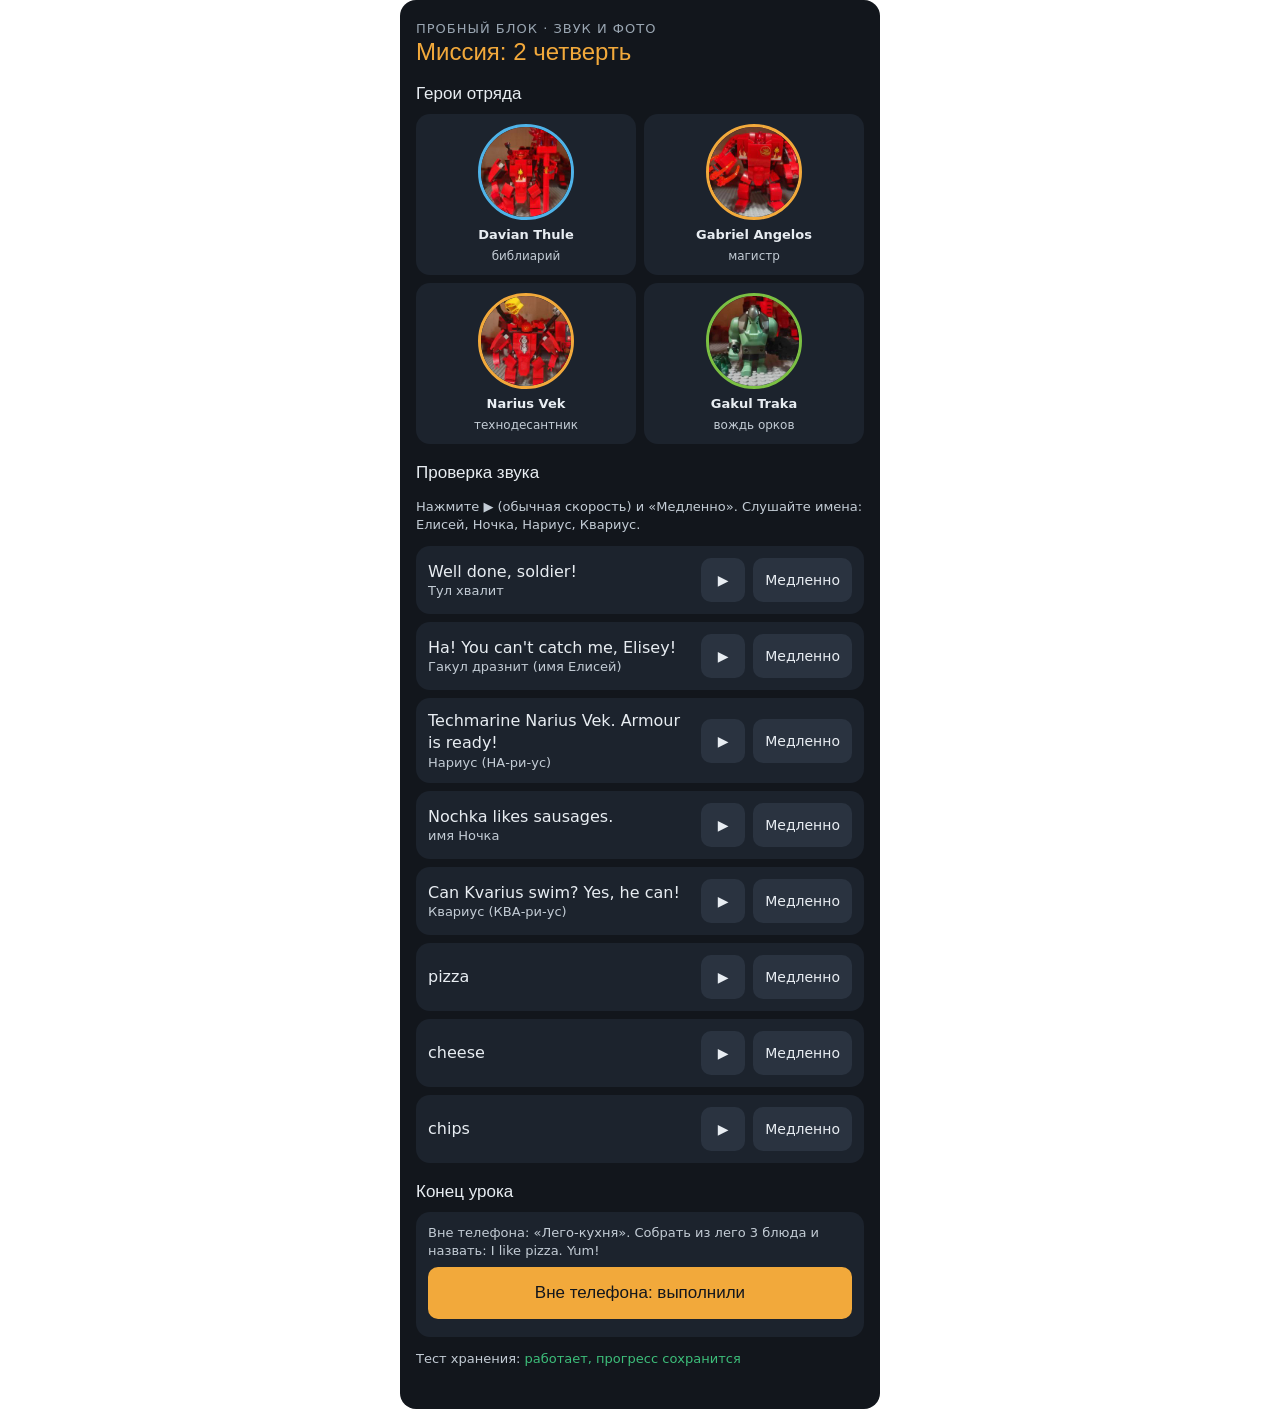
==== pilot/index.html @ cba58599 "Пробная страница: звук, фото героев, PIN, режим #mama Co-Authored-By: Claude Opus 5.5 <noreply@anthr" ====
<!doctype html><html lang="ru"><head><meta charset="utf-8"><meta name="viewport" content="width=device-width,initial-scale=1"><title>Миссия: 2 четверть (проба)</title></head><body style="margin:0;background:#fff"><div id="m2"></div><script src="pilot.js"></script></body></html>
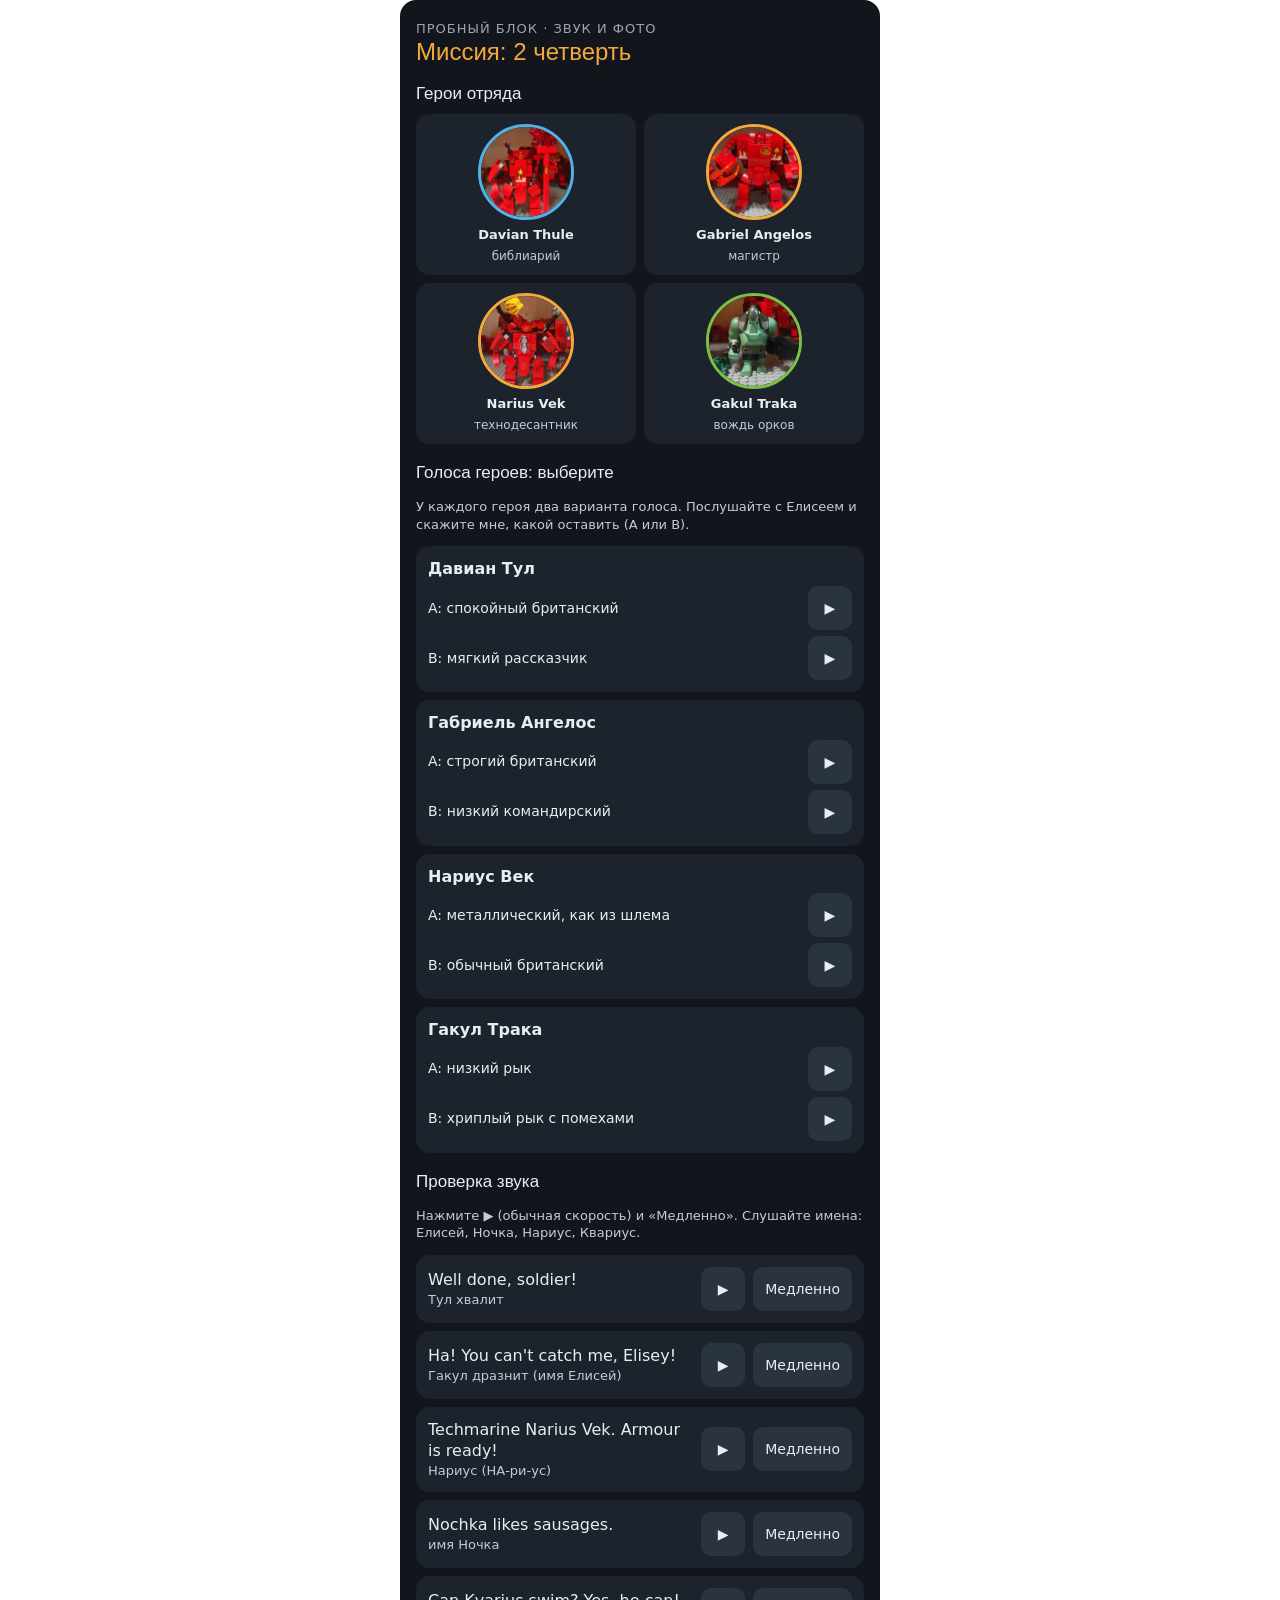
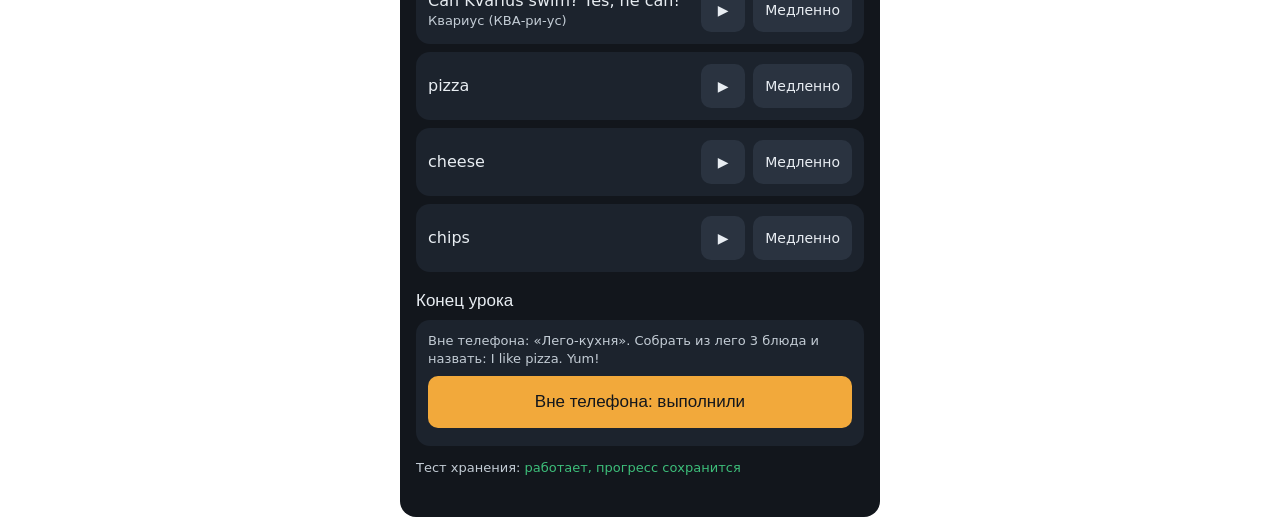
==== commit 04203d26: "Защита от устаревшей копии в кэше (pilot.js?v=3) Co-Authored-By: Claude Opus 5.5 <noreply@anthropic." ====
--- a/pilot/index.html
+++ b/pilot/index.html
@@ -1 +1 @@
-<!doctype html><html lang="ru"><head><meta charset="utf-8"><meta name="viewport" content="width=device-width,initial-scale=1"><title>Миссия: 2 четверть (проба)</title></head><body style="margin:0;background:#fff"><div id="m2"></div><script src="pilot.js"></script></body></html>+<!doctype html><html lang="ru"><head><meta charset="utf-8"><meta name="viewport" content="width=device-width,initial-scale=1"><title>Миссия: 2 четверть (проба)</title></head><body style="margin:0;background:#fff"><div id="m2"></div><script src="pilot.js?v=3"></script></body></html>
